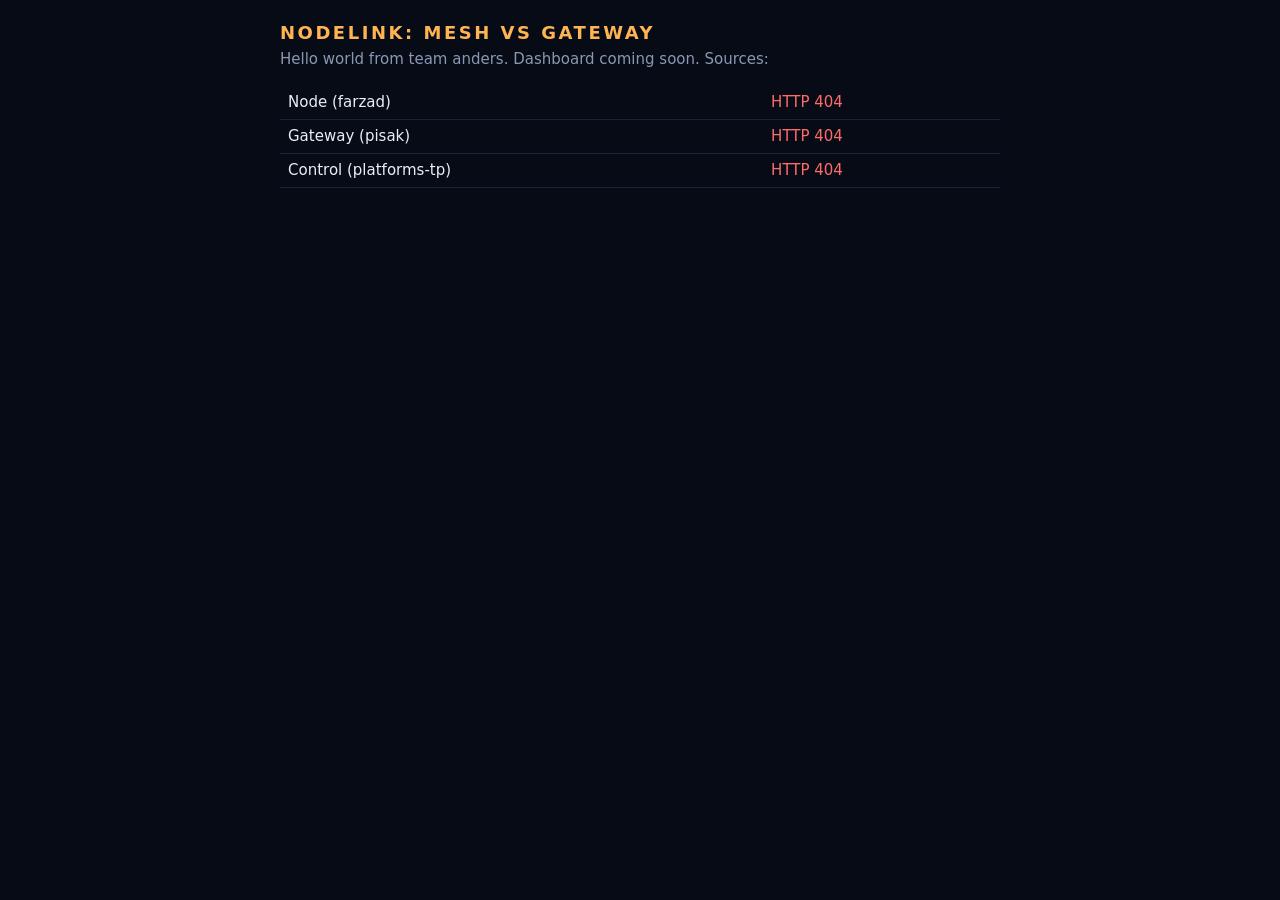
==== board/public/colony/anders/index.html @ 7a55814e "Merge remote-tracking branch 'origin/main' into team/pisak" ====
<!doctype html>
<html lang="en"><head><meta charset="utf-8"><title>NodeLink Dashboard (anders)</title>
<style>
  html,body{margin:0;min-height:320px;background:#070b16;color:#e9eef7;font:15px/1.4 system-ui,-apple-system,"Segoe UI",Roboto,sans-serif}
  main{padding:20px;max-width:720px;margin:0 auto}
  h1{color:#ffb454;font-size:18px;margin:0 0 4px;letter-spacing:.14em;text-transform:uppercase}
  p.sub{margin:0 0 16px;color:#8a98b3}
  table{width:100%;border-collapse:collapse}
  td{padding:6px 8px;border-bottom:1px solid #1a2238}
  .ok{color:#5fd7a7}.bad{color:#ff6b6b}.wait{color:#8a98b3}
</style></head>
<body><main>
  <h1>NodeLink: Mesh vs Gateway</h1>
  <p class="sub">Hello world from team anders. Dashboard coming soon. Sources:</p>
  <table id="src"></table>
</main>
<script>
const sources = [
  { name: 'Node (farzad)', url: '/t/farzad/api/state' },
  { name: 'Gateway (pisak)', url: '/t/pisak/api/state' },
  { name: 'Control (platforms-tp)', url: '/t/platforms-tp/api/state' },
];
const table = document.getElementById('src');
sources.forEach(s => {
  const tr = table.insertRow();
  tr.insertCell().textContent = s.name;
  s.cell = tr.insertCell();
  s.cell.className = 'wait';
  s.cell.textContent = 'checking…';
});
const probe = () => sources.forEach(s =>
  fetch(s.url).then(r => {
    s.cell.className = r.ok ? 'ok' : 'bad';
    s.cell.textContent = r.ok ? 'up' : 'HTTP ' + r.status;
  }).catch(() => { s.cell.className = 'bad'; s.cell.textContent = 'unreachable'; }));
probe(); setInterval(probe, 5000);
</script></body></html>
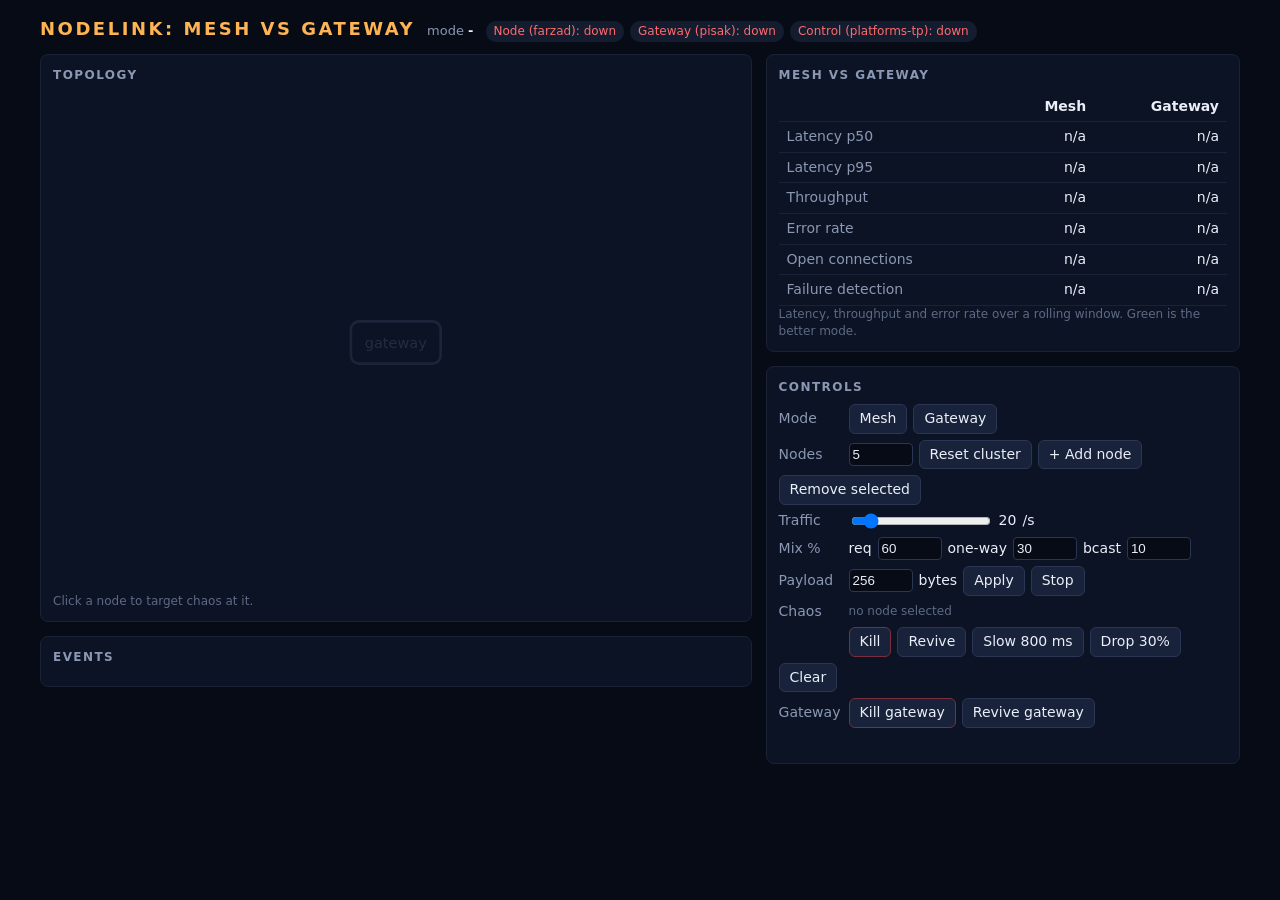
==== commit a0e934ac: "Merge remote-tracking branch 'origin/main' into team/platforms-tp" ====
--- a/board/public/colony/anders/index.html
+++ b/board/public/colony/anders/index.html
@@ -1,37 +1,53 @@
 <!doctype html>
 <html lang="en"><head><meta charset="utf-8"><title>NodeLink Dashboard (anders)</title>
-<style>
-  html,body{margin:0;min-height:320px;background:#070b16;color:#e9eef7;font:15px/1.4 system-ui,-apple-system,"Segoe UI",Roboto,sans-serif}
-  main{padding:20px;max-width:720px;margin:0 auto}
-  h1{color:#ffb454;font-size:18px;margin:0 0 4px;letter-spacing:.14em;text-transform:uppercase}
-  p.sub{margin:0 0 16px;color:#8a98b3}
-  table{width:100%;border-collapse:collapse}
-  td{padding:6px 8px;border-bottom:1px solid #1a2238}
-  .ok{color:#5fd7a7}.bad{color:#ff6b6b}.wait{color:#8a98b3}
-</style></head>
+<link rel="stylesheet" href="style.css"></head>
 <body><main>
-  <h1>NodeLink: Mesh vs Gateway</h1>
-  <p class="sub">Hello world from team anders. Dashboard coming soon. Sources:</p>
-  <table id="src"></table>
+  <header>
+    <h1>NodeLink: Mesh vs Gateway</h1>
+    <span class="mode">mode <b id="mode">-</b></span>
+    <div class="badges" id="badges"></div>
+  </header>
+  <div class="grid">
+    <div>
+      <div class="card">
+        <h2>Topology</h2>
+        <svg id="topo" viewBox="0 0 520 380"><g id="links"></g><g id="flow"></g><g id="nodes"></g></svg>
+        <div class="hint">Click a node to target chaos at it.</div>
+      </div>
+      <div class="card"><h2>Events</h2><div id="log"></div></div>
+    </div>
+    <div>
+      <div class="card">
+        <h2>Mesh vs Gateway</h2>
+        <table id="metrics"></table>
+        <div class="hint">Latency, throughput and error rate over a rolling window. Green is the better mode.</div>
+      </div>
+      <div class="card">
+        <h2>Controls</h2>
+        <div class="row"><label>Mode</label>
+          <button data-mode="mesh">Mesh</button><button data-mode="gateway">Gateway</button></div>
+        <div class="row"><label>Nodes</label>
+          <input type="number" id="nodeCount" min="3" max="20" value="5"><button id="reset">Reset cluster</button>
+          <button id="add">+ Add node</button><button id="remove">Remove selected</button></div>
+        <div class="row"><label>Traffic</label>
+          <input type="range" id="rate" min="0" max="200" value="20"><span id="rateVal">20</span>/s</div>
+        <div class="row"><label>Mix %</label>
+          req <input type="number" id="mixReq" value="60"> one-way <input type="number" id="mixOne" value="30">
+          bcast <input type="number" id="mixB" value="10"></div>
+        <div class="row"><label>Payload</label><input type="number" id="payload" value="256"> bytes
+          <button id="traffic">Apply</button><button id="stop">Stop</button></div>
+        <div class="row"><label>Chaos</label><span id="sel" class="hint">no node selected</span></div>
+        <div class="row"><label></label>
+          <button class="danger" data-chaos="kill">Kill</button><button data-chaos="revive">Revive</button>
+          <button data-chaos="slow">Slow 800 ms</button><button data-chaos="drop">Drop 30%</button>
+          <button data-chaos="clear">Clear</button></div>
+        <div class="row"><label>Gateway</label>
+          <button class="danger" id="gwKill">Kill gateway</button><button id="gwRevive">Revive gateway</button></div>
+        <div id="say"></div>
+      </div>
+    </div>
+  </div>
 </main>
-<script>
-const sources = [
-  { name: 'Node (farzad)', url: '/t/farzad/api/state' },
-  { name: 'Gateway (pisak)', url: '/t/pisak/api/state' },
-  { name: 'Control (platforms-tp)', url: '/t/platforms-tp/api/state' },
-];
-const table = document.getElementById('src');
-sources.forEach(s => {
-  const tr = table.insertRow();
-  tr.insertCell().textContent = s.name;
-  s.cell = tr.insertCell();
-  s.cell.className = 'wait';
-  s.cell.textContent = 'checking…';
-});
-const probe = () => sources.forEach(s =>
-  fetch(s.url).then(r => {
-    s.cell.className = r.ok ? 'ok' : 'bad';
-    s.cell.textContent = r.ok ? 'up' : 'HTTP ' + r.status;
-  }).catch(() => { s.cell.className = 'bad'; s.cell.textContent = 'unreachable'; }));
-probe(); setInterval(probe, 5000);
-</script></body></html>
+<script src="sim.js"></script>
+<script src="app.js"></script>
+</body></html>
--- a/board/public/colony/anders/style.css
+++ b/board/public/colony/anders/style.css
@@ -0,0 +1,31 @@
+html,body{margin:0;min-height:320px;background:#070b16;color:#e9eef7;font:14px/1.4 system-ui,-apple-system,"Segoe UI",Roboto,sans-serif}
+main{padding:16px;max-width:1200px;margin:0 auto}
+header{display:flex;flex-wrap:wrap;align-items:baseline;gap:12px;margin-bottom:12px}
+h1{color:#ffb454;font-size:18px;margin:0;letter-spacing:.14em;text-transform:uppercase}
+h2{color:#8a98b3;font-size:12px;margin:0 0 8px;letter-spacing:.12em;text-transform:uppercase}
+.badges{display:flex;gap:6px;flex-wrap:wrap}
+.badge{padding:2px 8px;border-radius:10px;background:#141c30;font-size:12px;color:#8a98b3}
+.badge.live{color:#5fd7a7}.badge.down{color:#ff6b6b}.badge.demo{background:#3a2a10;color:#ffb454;font-weight:600}
+.grid{display:grid;grid-template-columns:minmax(0,3fr) minmax(0,2fr);gap:14px}
+@media (max-width:900px){.grid{grid-template-columns:1fr}}
+.card{background:#0c1324;border:1px solid #1a2238;border-radius:8px;padding:12px;margin-bottom:14px}
+svg{width:100%;height:auto;display:block}
+.mode{font-size:13px;color:#8a98b3}.mode b{color:#e9eef7}
+table{width:100%;border-collapse:collapse}
+th,td{padding:5px 8px;border-bottom:1px solid #1a2238;text-align:right}
+th:first-child,td:first-child{text-align:left;color:#8a98b3}
+th.active{color:#ffb454}
+td.win{color:#5fd7a7;font-weight:600}
+.row{display:flex;flex-wrap:wrap;gap:6px;align-items:center;margin:6px 0}
+.row label{color:#8a98b3;min-width:64px}
+button{background:#18223a;color:#e9eef7;border:1px solid #2a3654;border-radius:6px;padding:4px 10px;cursor:pointer;font:inherit}
+button:hover{border-color:#ffb454}
+button.on{background:#ffb454;color:#070b16;border-color:#ffb454}
+button.danger{border-color:#7a2f3a}
+input[type=number]{width:56px;background:#070b16;color:#e9eef7;border:1px solid #2a3654;border-radius:4px;padding:3px}
+input[type=range]{width:140px}
+#say{min-height:1.4em;color:#8a98b3;font-size:12px}
+#say.err{color:#ff6b6b}
+#log{font:12px/1.5 ui-monospace,Menlo,Consolas,monospace;max-height:180px;overflow:auto;color:#b7c2d8}
+#log .bad{color:#ff6b6b}#log .good{color:#5fd7a7}
+.hint{color:#5d6a85;font-size:12px}
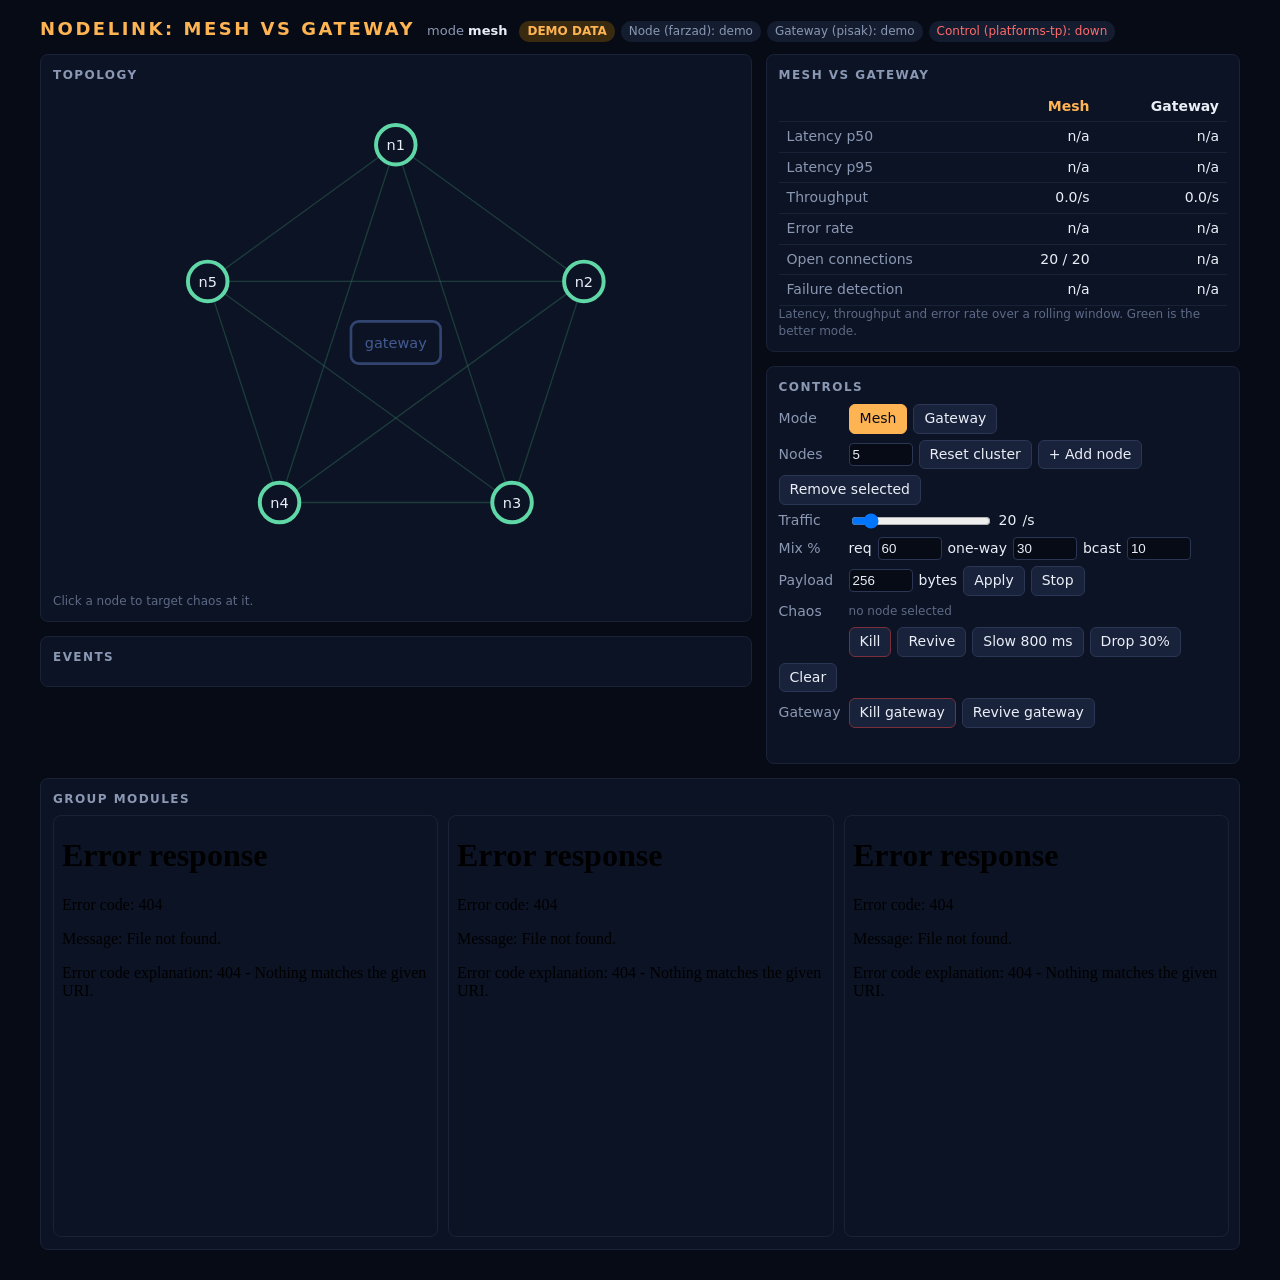
==== commit 1e28f39f: "Merge remote-tracking branch 'origin/main' into team/platforms-tp" ====
--- a/board/public/colony/anders/index.html
+++ b/board/public/colony/anders/index.html
@@ -1,5 +1,5 @@
 <!doctype html>
-<html lang="en"><head><meta charset="utf-8"><title>NodeLink Dashboard (anders)</title>
+<html lang="en"><head><meta charset="utf-8"><meta name="colony" content="group-app"><title>NodeLink Dashboard (anders)</title>
 <link rel="stylesheet" href="style.css"></head>
 <body><main>
   <header>
@@ -47,6 +47,13 @@
       </div>
     </div>
   </div>
+  <div class="card"><h2>Group modules</h2>
+    <div class="embeds">
+      <iframe src="/colony/farzad/" title="Node module (farzad)" loading="lazy"></iframe>
+      <iframe src="/colony/pisak/" title="Gateway (pisak)" loading="lazy"></iframe>
+      <iframe src="/colony/platforms-tp/" title="Control (platforms-tp)" loading="lazy"></iframe>
+    </div>
+  </div>
 </main>
 <script src="sim.js"></script>
 <script src="app.js"></script>
--- a/board/public/colony/anders/style.css
+++ b/board/public/colony/anders/style.css
@@ -29,3 +29,5 @@
 #log{font:12px/1.5 ui-monospace,Menlo,Consolas,monospace;max-height:180px;overflow:auto;color:#b7c2d8}
 #log .bad{color:#ff6b6b}#log .good{color:#5fd7a7}
 .hint{color:#5d6a85;font-size:12px}
+.embeds{display:grid;grid-template-columns:repeat(auto-fit,minmax(360px,1fr));gap:12px}
+.embeds iframe{width:100%;height:420px;border:1px solid #1a2238;border-radius:8px;background:#0c1324}
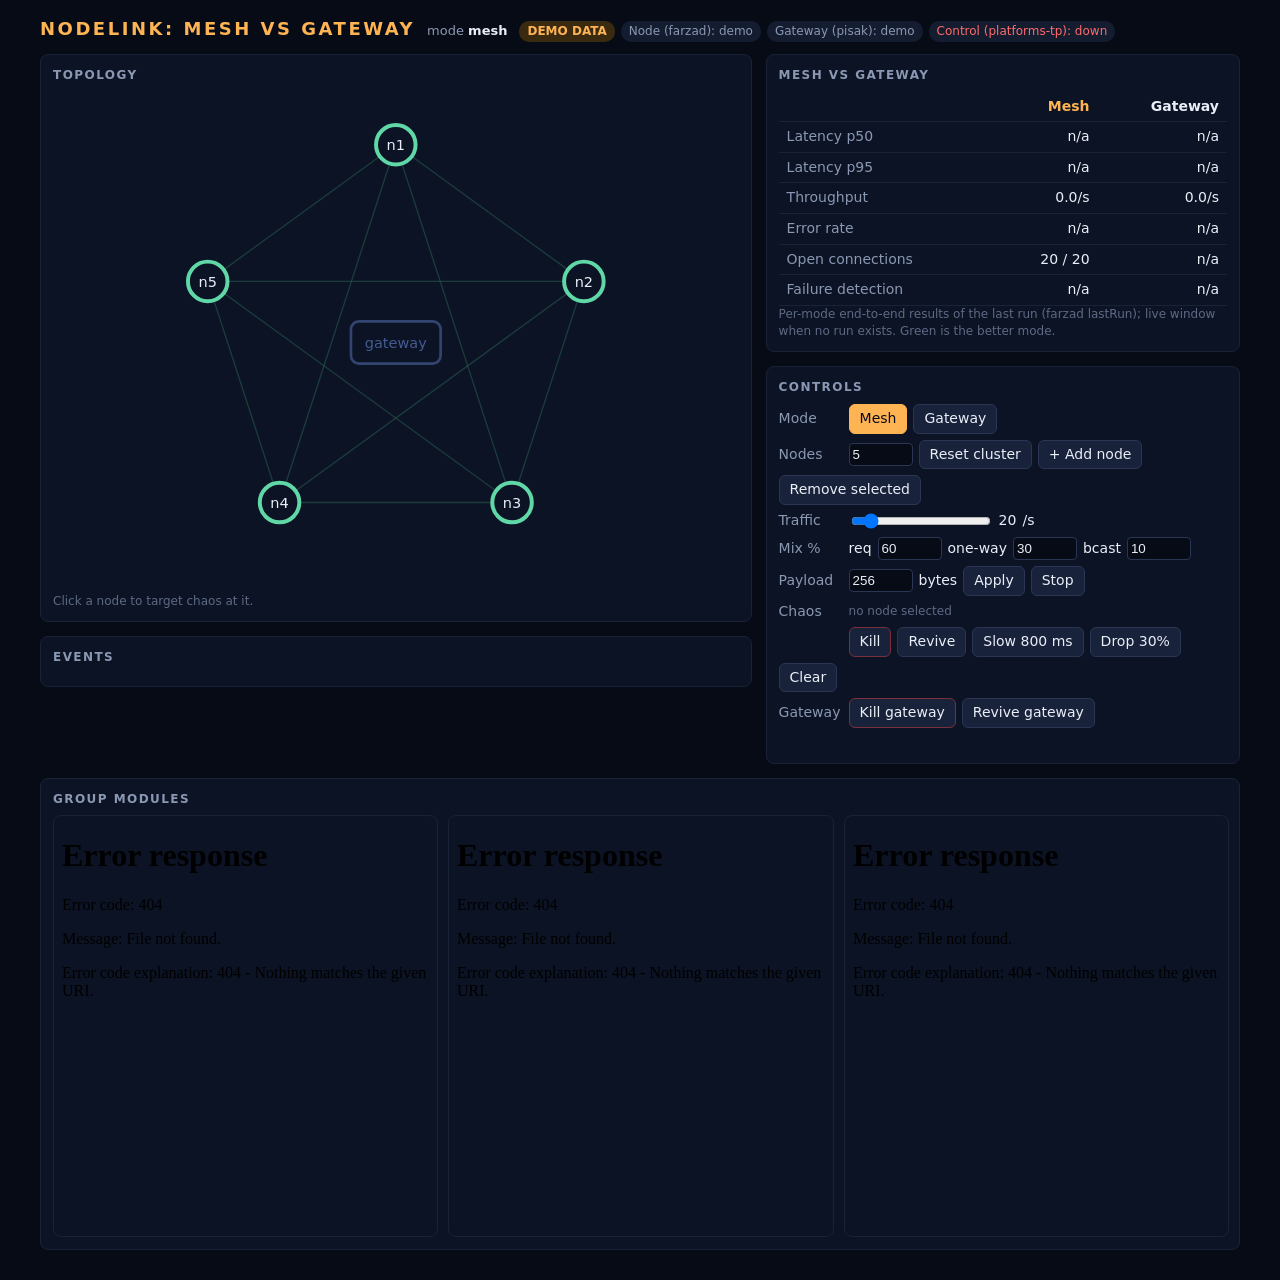
==== commit 6d341526: "Merge remote-tracking branch 'origin/main' into team/pisak" ====
--- a/board/public/colony/anders/index.html
+++ b/board/public/colony/anders/index.html
@@ -20,9 +20,10 @@
       <div class="card">
         <h2>Mesh vs Gateway</h2>
         <table id="metrics"></table>
-        <div class="hint">Latency, throughput and error rate over a rolling window. Green is the better mode.</div>
+        <table id="lastrun"></table>
+        <div class="hint">Per-mode end-to-end results of the last run (farzad lastRun); live window when no run exists. Green is the better mode.</div>
       </div>
-      <div class="card">
+      <div class="card" id="controls">
         <h2>Controls</h2>
         <div class="row"><label>Mode</label>
           <button data-mode="mesh">Mesh</button><button data-mode="gateway">Gateway</button></div>
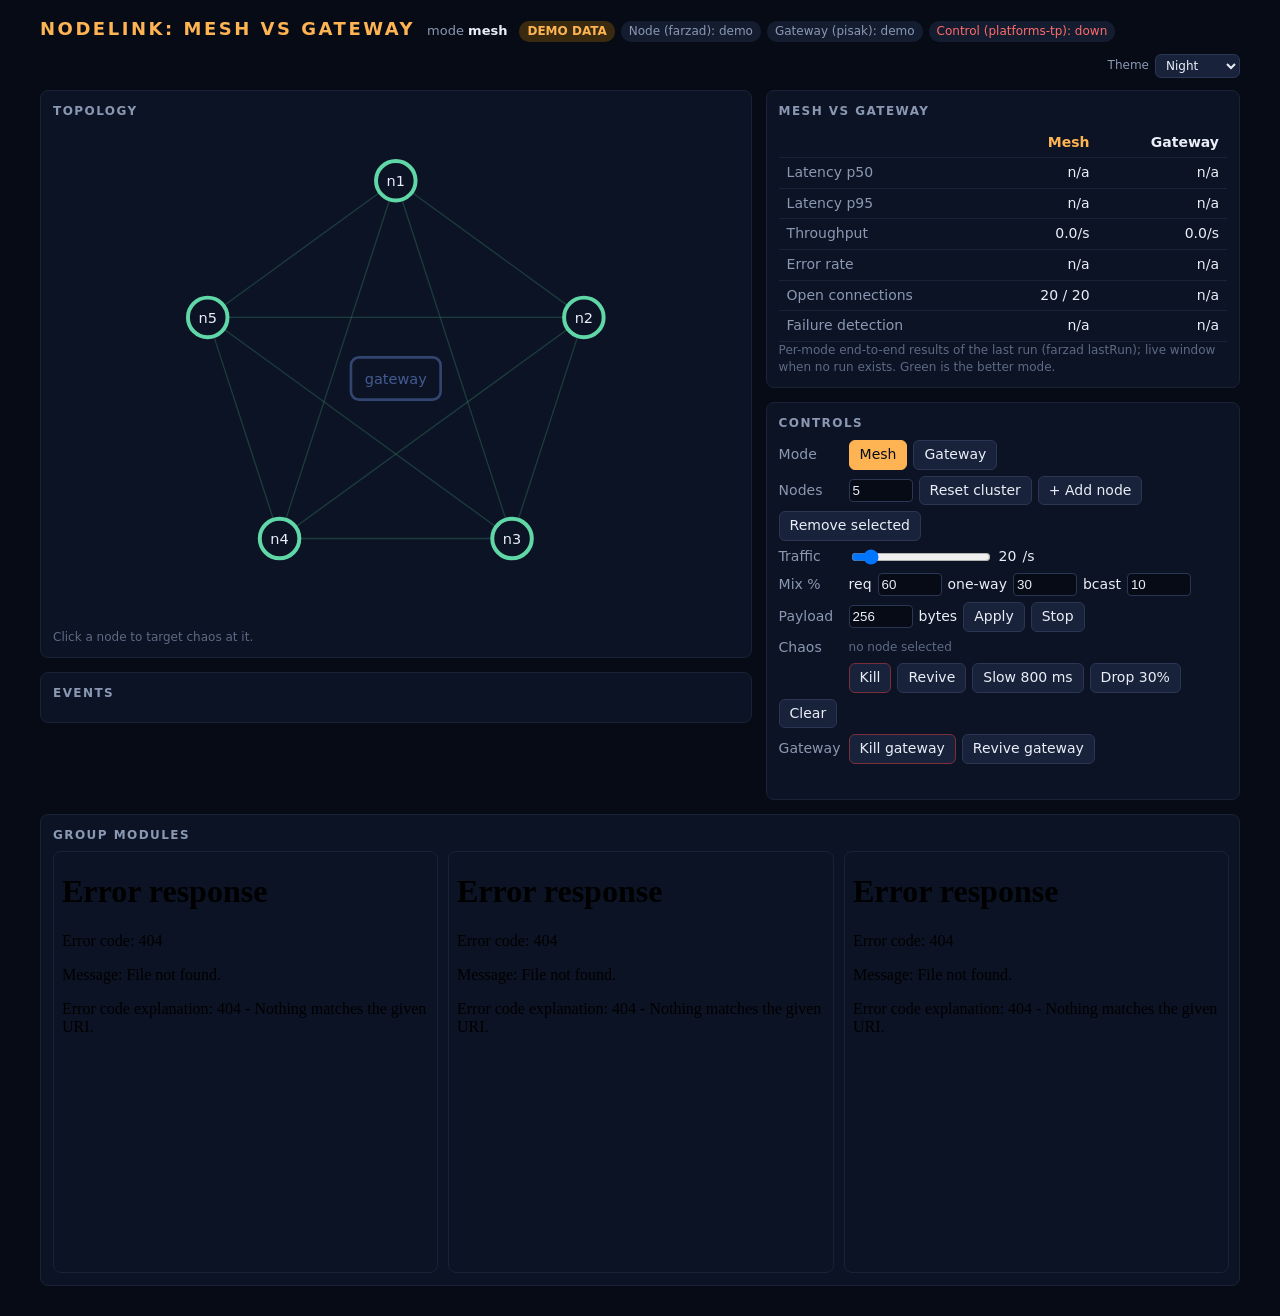
==== commit 1de19e57: "Merge branch 'main' of https://github.com/fltman/agentworkshop-2026-10-22-platforms into team/platfo" ====
--- a/board/public/colony/anders/index.html
+++ b/board/public/colony/anders/index.html
@@ -6,6 +6,7 @@
     <h1>NodeLink: Mesh vs Gateway</h1>
     <span class="mode">mode <b id="mode">-</b></span>
     <div class="badges" id="badges"></div>
+    <label class="theme">Theme <select id="theme"><option value="night">Night</option><option value="daylight">Daylight</option><option value="terminal">Terminal</option><option value="ocean">Ocean</option></select></label>
   </header>
   <div class="grid">
     <div>
--- a/board/public/colony/anders/style.css
+++ b/board/public/colony/anders/style.css
@@ -1,33 +1,40 @@
-html,body{margin:0;min-height:320px;background:#070b16;color:#e9eef7;font:14px/1.4 system-ui,-apple-system,"Segoe UI",Roboto,sans-serif}
+
+:root,[data-theme=night]{--bg:#070b16;--card:#0c1324;--line:#1a2238;--text:#e9eef7;--muted:#8a98b3;--accent:#ffb454;--onaccent:#070b16;--good:#5fd7a7;--bad:#ff6b6b;--warn:#ff9f43;--info:#7aa2ff;--purple:#c792ea;--flow:#ffe08a;--chip:#141c30;--demobg:#3a2a10;--btn:#18223a;--btnb:#2a3654;--dangerb:#7a2f3a;--hint:#5d6a85;--logtext:#b7c2d8;--dim:#3a4560;--okline:#2f6f5a;--ring:#ffffff;--radius:8px;--font:system-ui,-apple-system,"Segoe UI",Roboto,sans-serif;--tracking:.14em}
+[data-theme=daylight]{--bg:#f3f5f9;--card:#ffffff;--line:#d9dfeb;--text:#1b2433;--muted:#5b6b86;--accent:#d9480f;--onaccent:#ffffff;--good:#1b8a5a;--bad:#d1293d;--warn:#e67700;--info:#2f6fed;--purple:#8e44ad;--flow:#e8a317;--chip:#e6ebf4;--demobg:#ffe8cc;--btn:#eef1f7;--btnb:#c3cde0;--dangerb:#e8a0aa;--hint:#7a8aa6;--logtext:#33415c;--dim:#a9b5cc;--okline:#7cc9a6;--ring:#1b2433;--radius:12px}
+[data-theme=terminal]{--bg:#020a04;--card:#04120a;--line:#0f3a1c;--text:#b6ffc8;--muted:#4fbf70;--accent:#39ff14;--onaccent:#020a04;--good:#39ff14;--bad:#ff4d4d;--warn:#e6e600;--info:#00e5ff;--purple:#ff79ff;--flow:#eaff6b;--chip:#07200f;--demobg:#1f3a05;--btn:#06200e;--btnb:#146b2e;--dangerb:#8a1f1f;--hint:#2e8a4a;--logtext:#8fe3a6;--dim:#1c4a2c;--okline:#1a7a38;--ring:#b6ffc8;--radius:0px;--font:ui-monospace,Menlo,Consolas,monospace;--tracking:.06em}
+[data-theme=ocean]{--bg:#06222e;--card:#0a3142;--line:#14566e;--text:#e6f7fb;--muted:#8bc3d3;--accent:#ff8a5c;--onaccent:#06222e;--good:#4de0b3;--bad:#ff6b81;--warn:#ffc15c;--info:#7fd1ff;--purple:#b79cff;--flow:#fff0a8;--chip:#0d3d52;--demobg:#5a3a1c;--btn:#0d3d52;--btnb:#1f6f8c;--dangerb:#8a3a4a;--hint:#6da3b3;--logtext:#bfe3ee;--dim:#2f6a80;--okline:#2f9a86;--ring:#ffffff;--radius:18px;--tracking:.1em}
+.theme{margin-left:auto;display:flex;gap:6px;align-items:center;color:var(--muted);font-size:12px}
+.theme select{background:var(--btn);color:var(--text);border:1px solid var(--btnb);border-radius:calc(var(--radius) - 2px);padding:3px 6px;font:inherit}
+html,body{margin:0;min-height:320px;background:var(--bg);color:var(--text);font:14px/1.4 var(--font)}
 main{padding:16px;max-width:1200px;margin:0 auto}
 header{display:flex;flex-wrap:wrap;align-items:baseline;gap:12px;margin-bottom:12px}
-h1{color:#ffb454;font-size:18px;margin:0;letter-spacing:.14em;text-transform:uppercase}
-h2{color:#8a98b3;font-size:12px;margin:0 0 8px;letter-spacing:.12em;text-transform:uppercase}
+h1{color:var(--accent);font-size:18px;margin:0;letter-spacing:var(--tracking);text-transform:uppercase}
+h2{color:var(--muted);font-size:12px;margin:0 0 8px;letter-spacing:.12em;text-transform:uppercase}
 .badges{display:flex;gap:6px;flex-wrap:wrap}
-.badge{padding:2px 8px;border-radius:10px;background:#141c30;font-size:12px;color:#8a98b3}
-.badge.live{color:#5fd7a7}.badge.down{color:#ff6b6b}.badge.demo{background:#3a2a10;color:#ffb454;font-weight:600}
+.badge{padding:2px 8px;border-radius:10px;background:var(--chip);font-size:12px;color:var(--muted)}
+.badge.live{color:var(--good)}.badge.down{color:var(--bad)}.badge.demo{background:var(--demobg);color:var(--accent);font-weight:600}
 .grid{display:grid;grid-template-columns:minmax(0,3fr) minmax(0,2fr);gap:14px}
 @media (max-width:900px){.grid{grid-template-columns:1fr}}
-.card{background:#0c1324;border:1px solid #1a2238;border-radius:8px;padding:12px;margin-bottom:14px}
+.card{background:var(--card);border:1px solid var(--line);border-radius:var(--radius);padding:12px;margin-bottom:14px}
 svg{width:100%;height:auto;display:block}
-.mode{font-size:13px;color:#8a98b3}.mode b{color:#e9eef7}
+.mode{font-size:13px;color:var(--muted)}.mode b{color:var(--text)}
 table{width:100%;border-collapse:collapse}
-th,td{padding:5px 8px;border-bottom:1px solid #1a2238;text-align:right}
-th:first-child,td:first-child{text-align:left;color:#8a98b3}
-th.active{color:#ffb454}
-td.win{color:#5fd7a7;font-weight:600}
+th,td{padding:5px 8px;border-bottom:1px solid var(--line);text-align:right}
+th:first-child,td:first-child{text-align:left;color:var(--muted)}
+th.active{color:var(--accent)}
+td.win{color:var(--good);font-weight:600}
 .row{display:flex;flex-wrap:wrap;gap:6px;align-items:center;margin:6px 0}
-.row label{color:#8a98b3;min-width:64px}
-button{background:#18223a;color:#e9eef7;border:1px solid #2a3654;border-radius:6px;padding:4px 10px;cursor:pointer;font:inherit}
-button:hover{border-color:#ffb454}
-button.on{background:#ffb454;color:#070b16;border-color:#ffb454}
-button.danger{border-color:#7a2f3a}
-input[type=number]{width:56px;background:#070b16;color:#e9eef7;border:1px solid #2a3654;border-radius:4px;padding:3px}
+.row label{color:var(--muted);min-width:64px}
+button{background:var(--btn);color:var(--text);border:1px solid var(--btnb);border-radius:calc(var(--radius) - 2px);padding:4px 10px;cursor:pointer;font:inherit}
+button:hover{border-color:var(--accent)}
+button.on{background:var(--accent);color:var(--onaccent);border-color:var(--accent)}
+button.danger{border-color:var(--dangerb)}
+input[type=number]{width:56px;background:var(--bg);color:var(--text);border:1px solid var(--btnb);border-radius:4px;padding:3px}
 input[type=range]{width:140px}
-#say{min-height:1.4em;color:#8a98b3;font-size:12px}
-#say.err{color:#ff6b6b}
-#log{font:12px/1.5 ui-monospace,Menlo,Consolas,monospace;max-height:180px;overflow:auto;color:#b7c2d8}
-#log .bad{color:#ff6b6b}#log .good{color:#5fd7a7}
-.hint{color:#5d6a85;font-size:12px}
+#say{min-height:1.4em;color:var(--muted);font-size:12px}
+#say.err{color:var(--bad)}
+#log{font:12px/1.5 ui-monospace,Menlo,Consolas,monospace;max-height:180px;overflow:auto;color:var(--logtext)}
+#log .bad{color:var(--bad)}#log .good{color:var(--good)}
+.hint{color:var(--hint);font-size:12px}
 .embeds{display:grid;grid-template-columns:repeat(auto-fit,minmax(360px,1fr));gap:12px}
-.embeds iframe{width:100%;height:420px;border:1px solid #1a2238;border-radius:8px;background:#0c1324}
+.embeds iframe{width:100%;height:420px;border:1px solid var(--line);border-radius:var(--radius);background:var(--card)}
